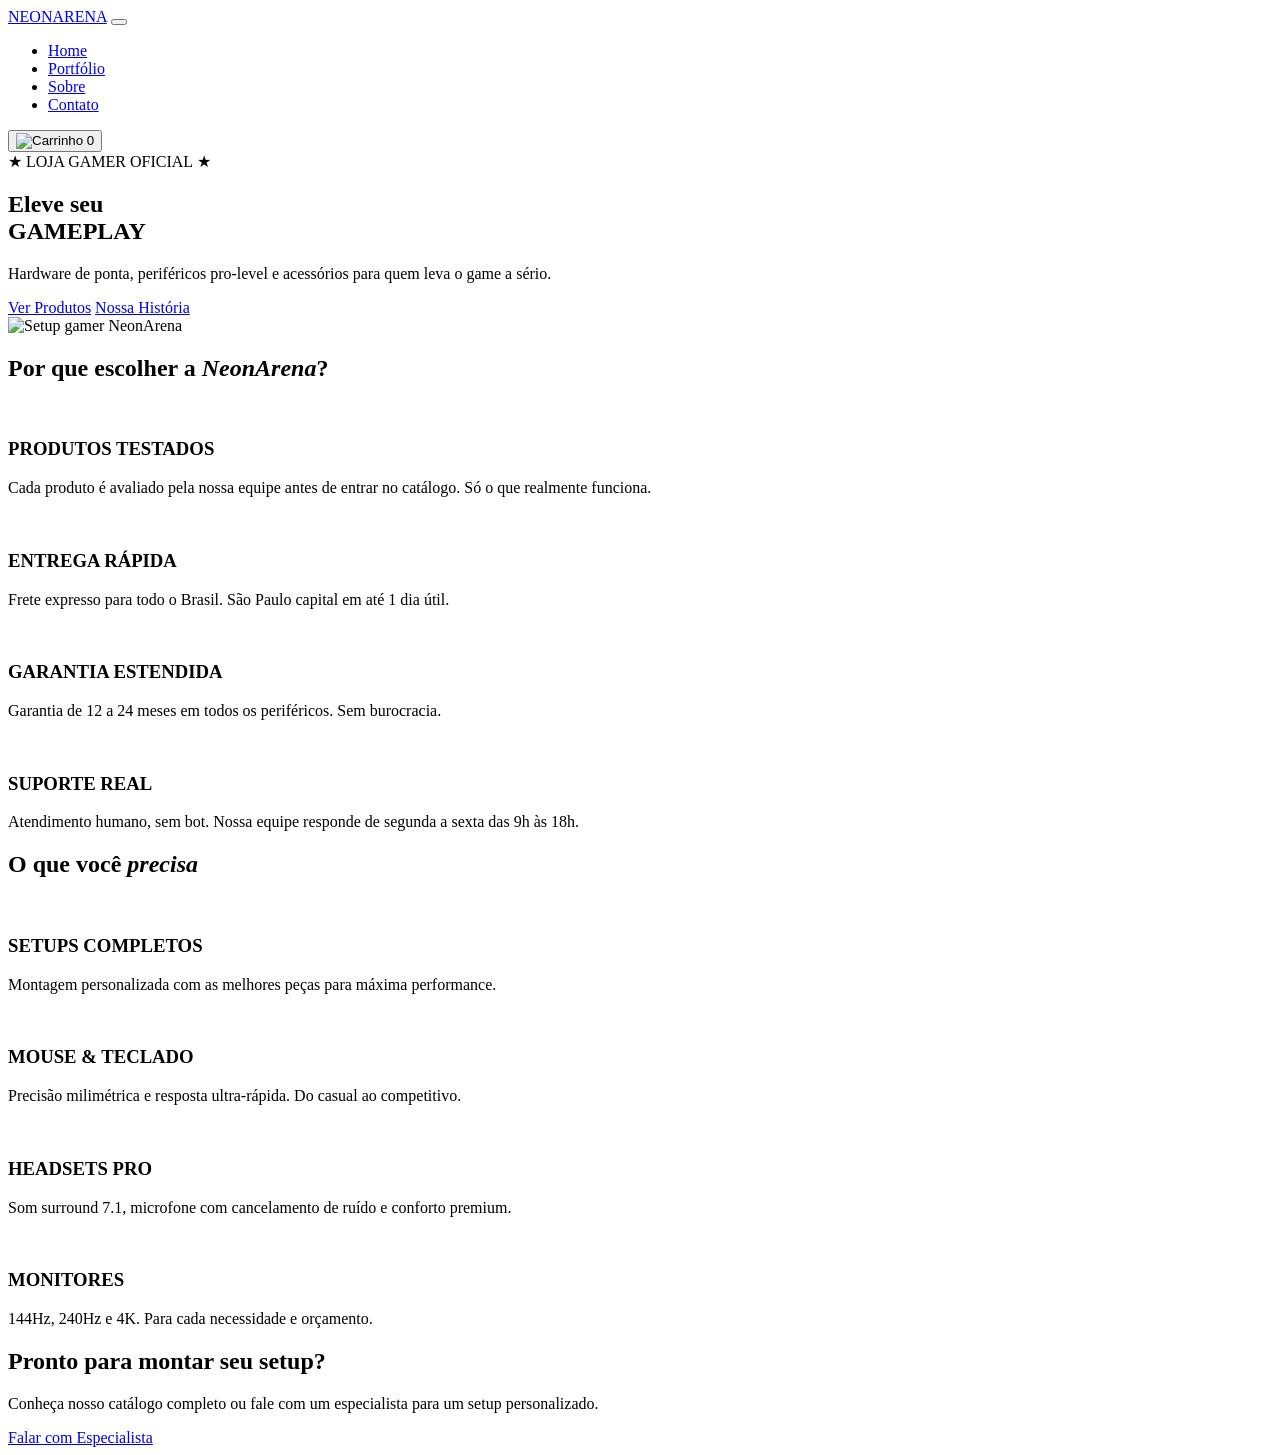
==== index.html @ c21cbfb6 "fix: move index.html para fora do src" ====
<!DOCTYPE html>
<html lang="pt-BR">
<head>
    <meta charset="UTF-8">
    <meta name="viewport" content="width=device-width, initial-scale=1.0">
    <link rel="stylesheet" href="./css/estilo.css">
    <title>NeonArena — Loja Gamer</title>
    <meta name="description" content="NeonArena — Hardware, periféricos e acessórios gamer. A loja dos jogadores brasileiros.">
</head>
<body>

    <header>
        <a href="./index.html" id="logo">NEON<span>ARENA</span></a>
        <button id="menu-hamburguer" aria-label="Abrir menu">
            <span></span>
            <span></span>
            <span></span>
        </button>
        <nav>
            <ul>
                <li><a href="./index.html">Home</a></li>
                <li><a href="../pages/portifolio.html">Portfólio</a></li>
                <li><a href="../pages/sobre.html">Sobre</a></li>
                <li><a href="../pages/contato.html">Contato</a></li>
            </ul>
        </nav>
        <button id="carrinho-btn" aria-label="Abrir carrinho">
            <img src="./assets/shopping-cart.svg" alt="Carrinho" class="icon-btn"> <span id="carrinho-count">0</span>
        </button>
    </header>

    <section id="hero">
        <div class="hero-content">
            <div class="hero-badge">★ LOJA GAMER OFICIAL ★</div>
            <h1>Eleve seu<br><span class="hero-destaque">GAMEPLAY</span></h1>
            <p>Hardware de ponta, periféricos pro-level e acessórios para quem leva o game a sério.</p>
            <div class="hero-botoes">
                <a href="../pages/portifolio.html" class="btn-hero-primary">Ver Produtos</a>
                <a href="../pages/sobre.html" class="btn-hero-secondary">Nossa História</a>
            </div>
        </div>
        <div class="hero-img">
            <img src="./assets/hero-setup.svg" alt="Setup gamer NeonArena"/>
        </div>
    </section>

    <main>
        <div id="container">

            <section class="features-section">
                <h2 class="titulo-secao">Por que escolher a <em>NeonArena</em>?</h2>
                <div class="titulo-linha"></div>
                <div class="features-grid">
                    <div class="feature-card">
                        <img src="./assets/target.svg" alt="" class="feature-icon-img">
                        <h3>PRODUTOS TESTADOS</h3>
                        <p>Cada produto é avaliado pela nossa equipe antes de entrar no catálogo. Só o que realmente funciona.</p>
                    </div>
                    <div class="feature-card">
                        <img src="./assets/rgb.svg" alt="" class="feature-icon-img">
                        <h3>ENTREGA RÁPIDA</h3>
                        <p>Frete expresso para todo o Brasil. São Paulo capital em até 1 dia útil.</p>
                    </div>
                    <div class="feature-card">
                        <img src="./assets/shopping-cart.svg" alt="" class="feature-icon-img">
                        <h3>GARANTIA ESTENDIDA</h3>
                        <p>Garantia de 12 a 24 meses em todos os periféricos. Sem burocracia.</p>
                    </div>
                    <div class="feature-card">
                        <img src="./assets/message-circle.svg" alt="" class="feature-icon-img">
                        <h3>SUPORTE REAL</h3>
                        <p>Atendimento humano, sem bot. Nossa equipe responde de segunda a sexta das 9h às 18h.</p>
                    </div>
                </div>
            </section>

            <section class="features-section">
                <h2 class="titulo-secao">O que você <em>precisa</em></h2>
                <div class="titulo-linha"></div>
                <div class="features-grid">
                    <div class="feature-card">
                        <img src="./assets/monitor.svg" alt="" class="feature-icon-img">
                        <h3>SETUPS COMPLETOS</h3>
                        <p>Montagem personalizada com as melhores peças para máxima performance.</p>
                    </div>
                    <div class="feature-card">
                        <img src="./assets/mouse.svg" alt="" class="feature-icon-img">
                        <h3>MOUSE & TECLADO</h3>
                        <p>Precisão milimétrica e resposta ultra-rápida. Do casual ao competitivo.</p>
                    </div>
                    <div class="feature-card">
                        <img src="./assets/headset.svg" alt="" class="feature-icon-img">
                        <h3>HEADSETS PRO</h3>
                        <p>Som surround 7.1, microfone com cancelamento de ruído e conforto premium.</p>
                    </div>
                    <div class="feature-card">
                        <img src="./assets/monitor.svg" alt="" class="feature-icon-img">
                        <h3>MONITORES</h3>
                        <p>144Hz, 240Hz e 4K. Para cada necessidade e orçamento.</p>
                    </div>
                </div>
            </section>

            <section class="cta-section">
                <h2>Pronto para montar seu setup?</h2>
                <p>Conheça nosso catálogo completo ou fale com um especialista para um setup personalizado.</p>
                <a href="../pages/contato.html" class="btn-cta">Falar com Especialista</a>
            </section>

        </div>
    </main>

    <footer></footer>

    <script src="./js/script.js"></script>
</body>
</html>
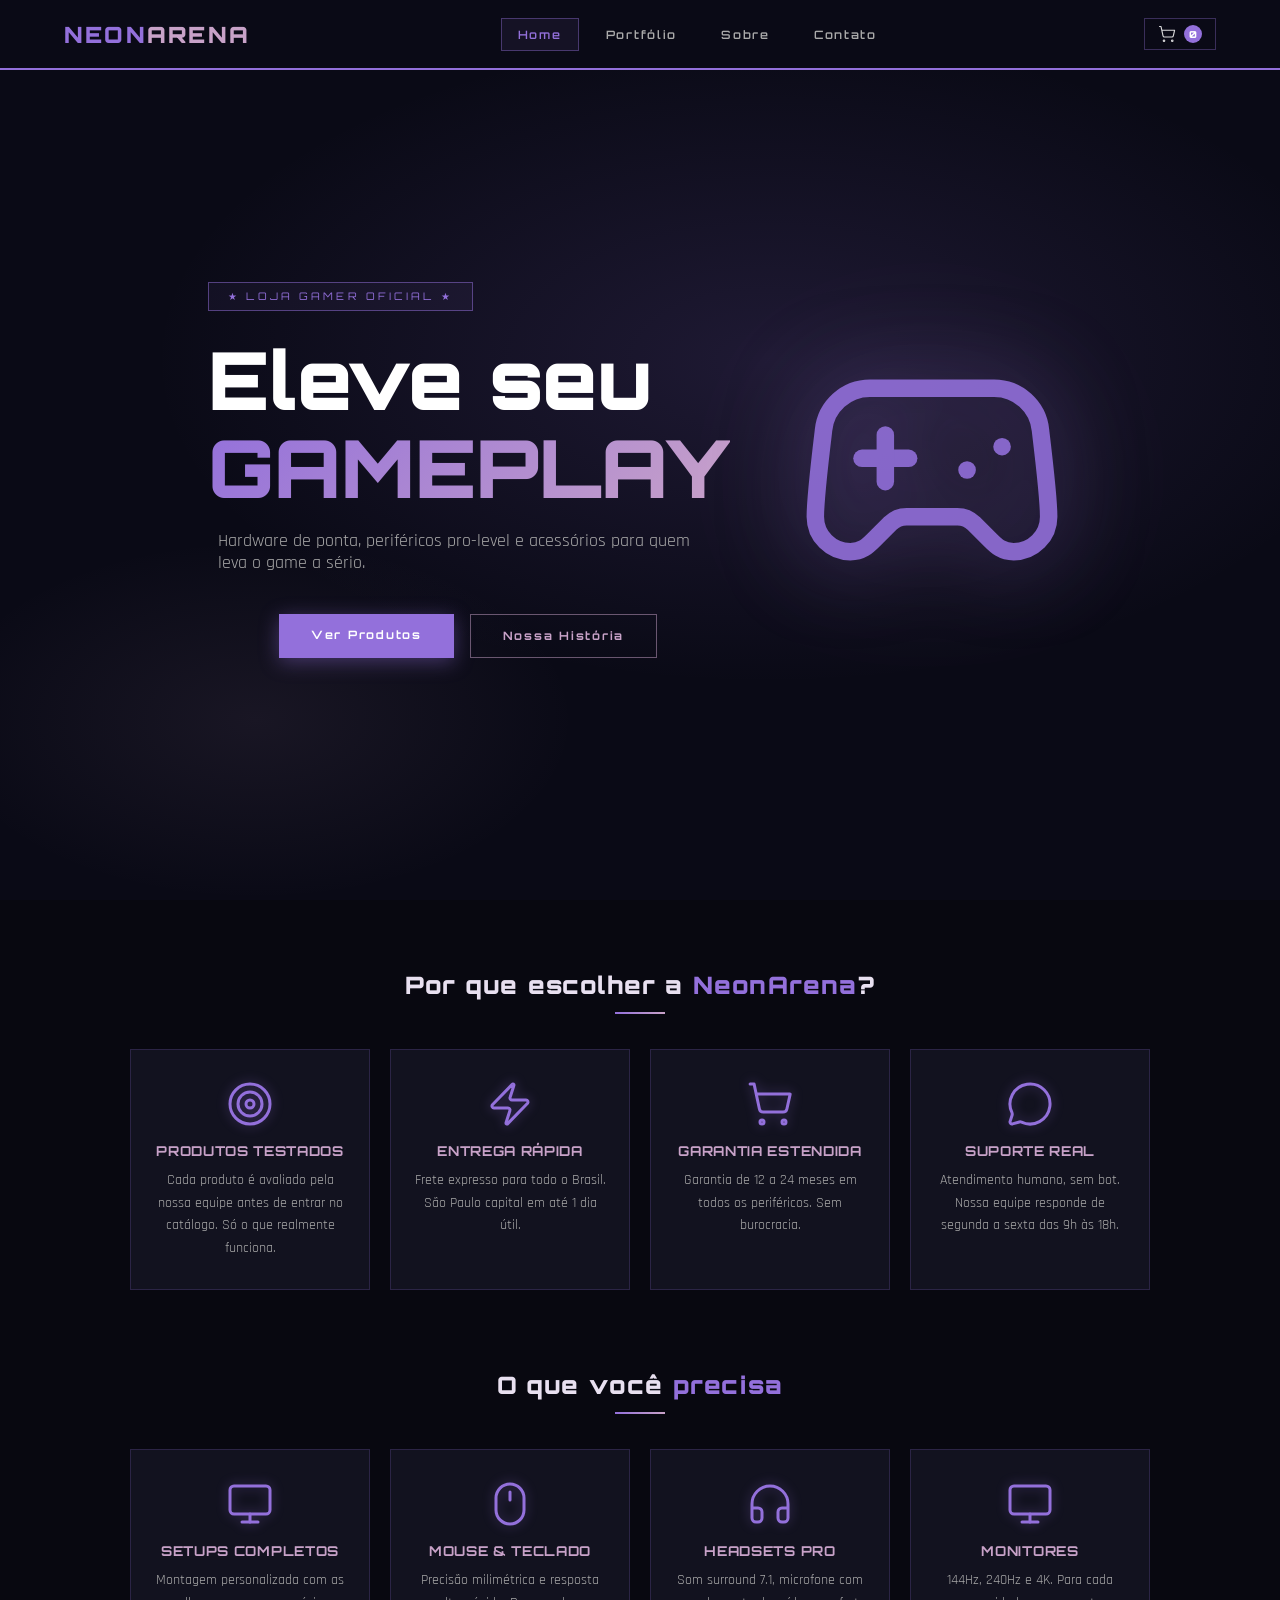
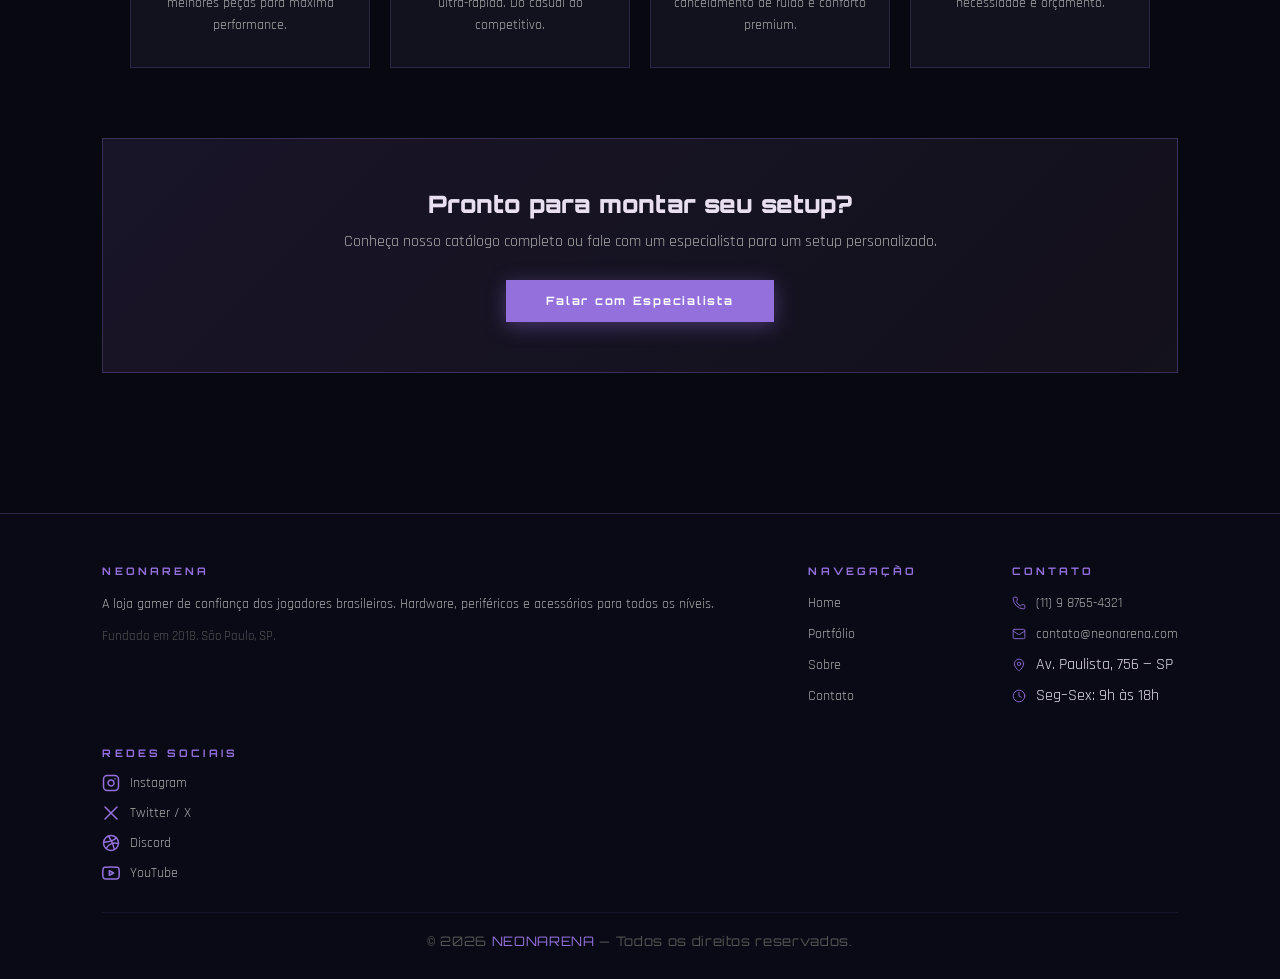
==== commit 9d714857: "feat: configura sobre.html" ====
--- a/index.html
+++ b/index.html
@@ -3,7 +3,7 @@
 <head>
     <meta charset="UTF-8">
     <meta name="viewport" content="width=device-width, initial-scale=1.0">
-    <link rel="stylesheet" href="./css/estilo.css">
+    <link rel="stylesheet" href="./src/css/estilo.css">
     <title>NeonArena — Loja Gamer</title>
     <meta name="description" content="NeonArena — Hardware, periféricos e acessórios gamer. A loja dos jogadores brasileiros.">
 </head>
@@ -19,13 +19,13 @@
         <nav>
             <ul>
                 <li><a href="./index.html">Home</a></li>
-                <li><a href="../pages/portifolio.html">Portfólio</a></li>
-                <li><a href="../pages/sobre.html">Sobre</a></li>
-                <li><a href="../pages/contato.html">Contato</a></li>
+                <li><a href="./pages/portifolio.html">Portfólio</a></li>
+                <li><a href="./pages/sobre.html">Sobre</a></li>
+                <li><a href="./pages/contato.html">Contato</a></li>
             </ul>
         </nav>
         <button id="carrinho-btn" aria-label="Abrir carrinho">
-            <img src="./assets/shopping-cart.svg" alt="Carrinho" class="icon-btn"> <span id="carrinho-count">0</span>
+            <img src="./src/assets/shopping-cart.svg" alt="Carrinho" class="icon-btn"> <span id="carrinho-count">0</span>
         </button>
     </header>
 
@@ -35,12 +35,12 @@
             <h1>Eleve seu<br><span class="hero-destaque">GAMEPLAY</span></h1>
             <p>Hardware de ponta, periféricos pro-level e acessórios para quem leva o game a sério.</p>
             <div class="hero-botoes">
-                <a href="../pages/portifolio.html" class="btn-hero-primary">Ver Produtos</a>
-                <a href="../pages/sobre.html" class="btn-hero-secondary">Nossa História</a>
+                <a href="./pages/portifolio.html" class="btn-hero-primary">Ver Produtos</a>
+                <a href="./pages/sobre.html" class="btn-hero-secondary">Nossa História</a>
             </div>
         </div>
         <div class="hero-img">
-            <img src="./assets/hero-setup.svg" alt="Setup gamer NeonArena"/>
+            <img src="./src/assets/hero-setup.svg" alt="Setup gamer NeonArena"/>
         </div>
     </section>
 
@@ -52,22 +52,22 @@
                 <div class="titulo-linha"></div>
                 <div class="features-grid">
                     <div class="feature-card">
-                        <img src="./assets/target.svg" alt="" class="feature-icon-img">
+                        <img src="./src/assets/target.svg" alt="" class="feature-icon-img">
                         <h3>PRODUTOS TESTADOS</h3>
                         <p>Cada produto é avaliado pela nossa equipe antes de entrar no catálogo. Só o que realmente funciona.</p>
                     </div>
                     <div class="feature-card">
-                        <img src="./assets/rgb.svg" alt="" class="feature-icon-img">
+                        <img src="./src/assets/rgb.svg" alt="" class="feature-icon-img">
                         <h3>ENTREGA RÁPIDA</h3>
                         <p>Frete expresso para todo o Brasil. São Paulo capital em até 1 dia útil.</p>
                     </div>
                     <div class="feature-card">
-                        <img src="./assets/shopping-cart.svg" alt="" class="feature-icon-img">
+                        <img src="./src/assets/shopping-cart.svg" alt="" class="feature-icon-img">
                         <h3>GARANTIA ESTENDIDA</h3>
                         <p>Garantia de 12 a 24 meses em todos os periféricos. Sem burocracia.</p>
                     </div>
                     <div class="feature-card">
-                        <img src="./assets/message-circle.svg" alt="" class="feature-icon-img">
+                        <img src="./src/assets/message-circle.svg" alt="" class="feature-icon-img">
                         <h3>SUPORTE REAL</h3>
                         <p>Atendimento humano, sem bot. Nossa equipe responde de segunda a sexta das 9h às 18h.</p>
                     </div>
@@ -79,22 +79,22 @@
                 <div class="titulo-linha"></div>
                 <div class="features-grid">
                     <div class="feature-card">
-                        <img src="./assets/monitor.svg" alt="" class="feature-icon-img">
+                        <img src="./src/assets/monitor.svg" alt="" class="feature-icon-img">
                         <h3>SETUPS COMPLETOS</h3>
                         <p>Montagem personalizada com as melhores peças para máxima performance.</p>
                     </div>
                     <div class="feature-card">
-                        <img src="./assets/mouse.svg" alt="" class="feature-icon-img">
+                        <img src="./src/assets/mouse.svg" alt="" class="feature-icon-img">
                         <h3>MOUSE & TECLADO</h3>
                         <p>Precisão milimétrica e resposta ultra-rápida. Do casual ao competitivo.</p>
                     </div>
                     <div class="feature-card">
-                        <img src="./assets/headset.svg" alt="" class="feature-icon-img">
+                        <img src="./src/assets/headset.svg" alt="" class="feature-icon-img">
                         <h3>HEADSETS PRO</h3>
                         <p>Som surround 7.1, microfone com cancelamento de ruído e conforto premium.</p>
                     </div>
                     <div class="feature-card">
-                        <img src="./assets/monitor.svg" alt="" class="feature-icon-img">
+                        <img src="./src/assets/monitor.svg" alt="" class="feature-icon-img">
                         <h3>MONITORES</h3>
                         <p>144Hz, 240Hz e 4K. Para cada necessidade e orçamento.</p>
                     </div>
@@ -104,7 +104,7 @@
             <section class="cta-section">
                 <h2>Pronto para montar seu setup?</h2>
                 <p>Conheça nosso catálogo completo ou fale com um especialista para um setup personalizado.</p>
-                <a href="../pages/contato.html" class="btn-cta">Falar com Especialista</a>
+                <a href="./pages/contato.html" class="btn-cta">Falar com Especialista</a>
             </section>
 
         </div>
@@ -112,6 +112,6 @@
 
     <footer></footer>
 
-    <script src="./js/script.js"></script>
+    <script src="./src/js/script.js"></script>
 </body>
 </html>
--- a/src/css/estilo.css
+++ b/src/css/estilo.css
@@ -0,0 +1,1400 @@
+@import url('https://fonts.googleapis.com/css2?family=Orbitron:wght@400;600;700;900&family=Rajdhani:wght@300;400;500;600;700&display=swap');
+
+:root {
+    --color1: #9370DB;
+    --color2: #C8A2C8;
+    --color3: #9583B6;
+    --color4: #D8D1CD;
+    --color5: #e8e0f0;
+    --colorBackground: #080810;
+    --colorBackgroundAlt: #12121f;
+    --fontFamily: 'Rajdhani', sans-serif;
+    --fontTitle: 'Orbitron', monospace;
+}
+
+* {
+    margin: 0;
+    padding: 0;
+    box-sizing: border-box;
+}
+
+body {
+    background: var(--colorBackground);
+    font-family: var(--fontFamily);
+    color: var(--color5);
+}
+
+/* ── HEADER ── */
+header {
+    background: #0a0a16;
+    padding: 0 5%;
+    height: 70px;
+    display: flex;
+    justify-content: space-between;
+    align-items: center;
+    border-bottom: 2px solid var(--color1);
+    position: fixed;
+    top: 0;
+    width: 100%;
+    z-index: 1000;
+}
+
+header #logo {
+    font-family: var(--fontTitle);
+    font-size: 1.4rem;
+    font-weight: 900;
+    color: var(--color1);
+    text-decoration: none;
+    letter-spacing: 0.1em;
+}
+
+header #logo span {
+    color: var(--color2);
+}
+
+header nav ul {
+    list-style: none;
+    display: flex;
+    gap: 10px;
+}
+
+header nav ul li a {
+    text-decoration: none;
+    color: #aaaaaa;
+    font-family: var(--fontTitle);
+    font-size: 0.72rem;
+    font-weight: 600;
+    letter-spacing: 0.15em;
+    padding: 0.5rem 1rem;
+    border: 1px solid transparent;
+    transition: all 0.3s;
+}
+
+header nav ul li a:hover,
+header nav ul li a.active {
+    color: var(--color1);
+    border-color: rgba(147,112,219,0.4);
+    background: rgba(147,112,219,0.08);
+}
+
+/* Hamburger */
+#menu-hamburguer {
+    display: none;
+    flex-direction: column;
+    gap: 5px;
+    cursor: pointer;
+    background: none;
+    border: none;
+    padding: 0.5rem;
+}
+
+#menu-hamburguer span {
+    display: block;
+    width: 25px;
+    height: 2px;
+    background: var(--color1);
+    transition: all 0.3s;
+}
+
+#menu-hamburguer.open span:nth-child(1) { transform: rotate(45deg) translate(5px, 5px); }
+#menu-hamburguer.open span:nth-child(2) { opacity: 0; }
+#menu-hamburguer.open span:nth-child(3) { transform: rotate(-45deg) translate(5px, -5px); }
+
+/* ── HERO ── */
+#hero {
+    background:
+        radial-gradient(ellipse 80% 60% at 60% 40%, rgba(147,112,219,0.15), transparent 60%),
+        radial-gradient(ellipse 50% 40% at 20% 80%, rgba(200,162,200,0.08), transparent 50%),
+        #0a0a16;
+    min-height: 100vh;
+    display: flex;
+    align-items: center;
+    justify-content: center;
+    gap: 4rem;
+    padding: 100px 8% 60px;
+    flex-wrap: wrap;
+}
+
+.hero-img {
+    flex: 1;
+    min-width: 200px;
+    max-width: 280px;
+    display: flex;
+    align-items: center;
+    justify-content: center;
+}
+
+.hero-img img {
+    width: 100%;
+    height: auto;
+    display: block;
+    filter: drop-shadow(0 0 40px rgba(147,112,219,0.5)) drop-shadow(0 0 80px rgba(200,162,200,0.2));
+    opacity: 0.9;
+}
+
+.hero-content {
+    flex: 1;
+    min-width: 280px;
+    max-width: 520px;
+}
+
+.hero-badge {
+    display: inline-block;
+    font-family: var(--fontTitle);
+    font-size: 0.65rem;
+    letter-spacing: 0.3em;
+    color: var(--color1);
+    border: 1px solid rgba(147,112,219,0.5);
+    padding: 0.4rem 1.2rem;
+    margin-bottom: 1.5rem;
+    background: rgba(147,112,219,0.06);
+}
+
+.hero-content h1 {
+    font-family: var(--fontTitle);
+    font-size: clamp(2.5rem, 7vw, 5rem);
+    font-weight: 900;
+    color: white;
+    margin-bottom: 1.2rem;
+    line-height: 1.1;
+}
+
+.hero-destaque {
+    background: linear-gradient(135deg, var(--color1), var(--color2));
+    -webkit-background-clip: text;
+    -webkit-text-fill-color: transparent;
+    background-clip: text;
+}
+
+.hero-content p {
+    font-size: 1.1rem;
+    color: #aaaaaa;
+    margin-bottom: 2.5rem;
+    max-width: 500px;
+    margin-left: auto;
+    margin-right: auto;
+}
+
+.hero-botoes {
+    display: flex;
+    gap: 1rem;
+    justify-content: center;
+    flex-wrap: wrap;
+}
+
+.btn-hero-primary {
+    background: var(--color1);
+    color: #fff;
+    padding: 0.85rem 2rem;
+    text-decoration: none;
+    font-family: var(--fontTitle);
+    font-size: 0.72rem;
+    font-weight: 700;
+    letter-spacing: 0.15em;
+    transition: all 0.3s;
+    box-shadow: 0 4px 20px rgba(147,112,219,0.4);
+}
+
+.btn-hero-primary:hover {
+    background: #7a4fcf;
+    box-shadow: 0 6px 30px rgba(147,112,219,0.6);
+    transform: translateY(-2px);
+}
+
+.btn-hero-secondary {
+    background: transparent;
+    color: var(--color2);
+    padding: 0.85rem 2rem;
+    text-decoration: none;
+    font-family: var(--fontTitle);
+    font-size: 0.72rem;
+    font-weight: 700;
+    letter-spacing: 0.15em;
+    border: 1px solid rgba(200,162,200,0.5);
+    transition: all 0.3s;
+}
+
+.btn-hero-secondary:hover {
+    background: rgba(200,162,200,0.1);
+    border-color: var(--color2);
+    transform: translateY(-2px);
+}
+
+/* ── CONTAINER ── */
+#container {
+    padding: 60px 8%;
+}
+
+/* ── TÍTULOS ── */
+.titulo-secao {
+    font-family: var(--fontTitle);
+    font-size: 1.5rem;
+    font-weight: 900;
+    color: var(--color5);
+    text-align: center;
+    margin-bottom: 10px;
+    letter-spacing: 0.05em;
+}
+
+.titulo-secao em {
+    font-style: normal;
+    color: var(--color1);
+}
+
+.subtitulo-secao {
+    text-align: center;
+    color: #aaaaaa;
+    font-size: 0.95rem;
+    margin-bottom: 35px;
+}
+
+.titulo-linha {
+    width: 50px;
+    height: 2px;
+    background: linear-gradient(90deg, var(--color1), var(--color2));
+    margin: 12px auto 35px;
+}
+
+/* ── FEATURE CARDS (home) ── */
+.features-section {
+    margin-bottom: 70px;
+    padding-top: 10px;
+}
+
+.features-grid {
+    display: flex;
+    flex-wrap: wrap;
+    gap: 20px;
+    justify-content: center;
+    margin-top: 10px;
+}
+
+.feature-card {
+    background: var(--colorBackgroundAlt);
+    border: 1px solid rgba(147,112,219,0.2);
+    padding: 30px 22px;
+    width: 240px;
+    text-align: center;
+    transition: all 0.3s;
+}
+
+.feature-card:hover {
+    border-color: var(--color1);
+    transform: translateY(-4px);
+    box-shadow: 0 8px 30px rgba(147,112,219,0.2);
+}
+
+.feature-icon {
+    font-size: 2.2rem;
+    display: block;
+    margin-bottom: 14px;
+}
+
+.feature-card h3 {
+    font-family: var(--fontTitle);
+    font-size: 0.85rem;
+    color: var(--color2);
+    margin-bottom: 10px;
+    letter-spacing: 0.05em;
+}
+
+.feature-card p {
+    color: #aaaaaa;
+    font-size: 0.88rem;
+    line-height: 1.6;
+}
+
+/* ── CTA SECTION ── */
+.cta-section {
+    background: linear-gradient(135deg, rgba(147,112,219,0.12), rgba(200,162,200,0.06));
+    border: 1px solid rgba(147,112,219,0.3);
+    padding: 50px 30px;
+    text-align: center;
+    margin-bottom: 10px;
+}
+
+.cta-section h2 {
+    font-family: var(--fontTitle);
+    font-size: 1.5rem;
+    font-weight: 900;
+    color: var(--color5);
+    margin-bottom: 12px;
+}
+
+.cta-section p {
+    color: #aaaaaa;
+    margin-bottom: 28px;
+    font-size: 1rem;
+}
+
+.btn-cta {
+    background: var(--color1);
+    color: #fff;
+    padding: 0.85rem 2.5rem;
+    text-decoration: none;
+    font-family: var(--fontTitle);
+    font-size: 0.72rem;
+    font-weight: 700;
+    letter-spacing: 0.15em;
+    display: inline-block;
+    transition: all 0.3s;
+    box-shadow: 0 4px 20px rgba(147,112,219,0.4);
+}
+
+.btn-cta:hover {
+    background: #7a4fcf;
+    transform: translateY(-2px);
+}
+
+/* ── PAGE HERO (páginas internas) ── */
+.page-hero {
+    padding: 130px 5% 50px;
+    text-align: center;
+    background:
+        radial-gradient(ellipse 70% 50% at 50% 0%, rgba(147,112,219,0.12), transparent 70%),
+        #0a0a16;
+    border-bottom: 1px solid rgba(147,112,219,0.2);
+    margin-bottom: 0;
+}
+
+.page-hero h1 {
+    font-family: var(--fontTitle);
+    font-size: clamp(1.8rem, 4vw, 3rem);
+    font-weight: 900;
+    margin-bottom: 10px;
+}
+
+.page-hero p {
+    color: #aaaaaa;
+    font-size: 1rem;
+}
+
+/* ── SERVIÇOS / PRODUTOS (portfólio) ── */
+.servicos-grid {
+    display: flex;
+    flex-wrap: wrap;
+    gap: 20px;
+    justify-content: center;
+    margin-top: 10px;
+    margin-bottom: 20px;
+}
+
+.servico-card {
+    background: var(--colorBackgroundAlt);
+    border: 1px solid rgba(147,112,219,0.2);
+    padding: 28px 22px;
+    width: 270px;
+    text-align: center;
+    transition: all 0.3s;
+}
+
+.servico-card:hover {
+    border-color: var(--color1);
+    transform: translateY(-4px);
+    box-shadow: 0 8px 30px rgba(147,112,219,0.2);
+}
+
+.servico-icon {
+    font-size: 2.2rem;
+    display: block;
+    margin-bottom: 12px;
+}
+
+.servico-img {
+    width: 80px;
+    height: 80px;
+    object-fit: contain;
+    display: block;
+    margin: 0 auto 16px;
+    filter: drop-shadow(0 0 8px rgba(147,112,219,0.4));
+    transition: filter 0.3s, transform 0.3s;
+}
+
+.servico-card:hover .servico-img {
+    filter: drop-shadow(0 0 18px rgba(200,162,200,0.7));
+    transform: scale(1.08);
+}
+
+.servico-card h3 {
+    font-family: var(--fontTitle);
+    font-size: 0.85rem;
+    color: var(--color2);
+    margin-bottom: 10px;
+    letter-spacing: 0.05em;
+}
+
+.servico-card p {
+    color: #aaaaaa;
+    font-size: 0.88rem;
+    line-height: 1.5;
+    margin-bottom: 14px;
+}
+
+.servico-preco {
+    display: inline-block;
+    background: rgba(147,112,219,0.2);
+    color: var(--color2);
+    padding: 4px 14px;
+    font-family: var(--fontTitle);
+    font-size: 0.72rem;
+    letter-spacing: 0.05em;
+    border: 1px solid rgba(147,112,219,0.3);
+}
+
+/* ── TABELA PROMOÇÕES ── */
+.precos-section {
+    margin-top: 60px;
+    padding-top: 40px;
+    border-top: 1px solid rgba(147,112,219,0.2);
+}
+
+.precos-grid {
+    display: flex;
+    gap: 20px;
+    justify-content: center;
+    flex-wrap: wrap;
+}
+
+.plano-card {
+    background: var(--colorBackgroundAlt);
+    border: 1px solid rgba(147,112,219,0.25);
+    padding: 30px 22px;
+    width: 250px;
+    text-align: center;
+    position: relative;
+    transition: all 0.3s;
+}
+
+.plano-card:hover {
+    transform: translateY(-5px);
+    border-color: var(--color1);
+}
+
+.plano-card.plano-destaque {
+    border-color: var(--color1);
+    background: #1a1030;
+}
+
+.plano-popular {
+    position: absolute;
+    top: -13px;
+    left: 50%;
+    transform: translateX(-50%);
+    background: var(--color1);
+    color: #fff;
+    font-family: var(--fontTitle);
+    font-size: 0.6rem;
+    font-weight: 700;
+    letter-spacing: 0.1em;
+    padding: 4px 14px;
+    white-space: nowrap;
+}
+
+.plano-header {
+    margin-bottom: 20px;
+}
+
+.plano-icon {
+    font-size: 2rem;
+    display: block;
+    margin-bottom: 10px;
+}
+
+.plano-header h3 {
+    font-family: var(--fontTitle);
+    font-size: 0.85rem;
+    color: var(--color2);
+    margin-bottom: 5px;
+    letter-spacing: 0.05em;
+}
+
+.plano-header p {
+    color: #aaaaaa;
+    font-size: 0.82rem;
+}
+
+.plano-preco {
+    display: flex;
+    justify-content: center;
+    align-items: flex-end;
+    gap: 4px;
+    margin-bottom: 22px;
+}
+
+.preco-moeda {
+    font-size: 0.9rem;
+    color: var(--color3);
+    font-weight: bold;
+    padding-bottom: 8px;
+    font-family: var(--fontTitle);
+}
+
+.preco-valor {
+    font-size: 2.8rem;
+    color: var(--color2);
+    font-weight: bold;
+    line-height: 1;
+    font-family: var(--fontTitle);
+}
+
+.preco-periodo {
+    font-size: 0.8rem;
+    color: #aaaaaa;
+    padding-bottom: 8px;
+}
+
+.btn-plano {
+    width: 100%;
+    padding: 11px;
+    background: transparent;
+    border: 1px solid var(--color1);
+    color: var(--color1);
+    font-family: var(--fontTitle);
+    font-size: 0.72rem;
+    font-weight: 700;
+    letter-spacing: 0.1em;
+    cursor: pointer;
+    transition: all 0.3s;
+}
+
+.btn-plano:hover {
+    background: var(--color1);
+    color: #fff;
+}
+
+.btn-plano-destaque {
+    background: var(--color1);
+    color: #fff;
+    border-color: var(--color1);
+}
+
+.btn-plano-destaque:hover {
+    background: #7a4fcf;
+    border-color: #7a4fcf;
+}
+
+/* ── STATS (sobre) ── */
+.stats-section {
+    margin-bottom: 50px;
+    padding-bottom: 40px;
+    border-bottom: 1px solid rgba(147,112,219,0.2);
+}
+
+.stats-grid {
+    display: flex;
+    gap: 0;
+    justify-content: center;
+    flex-wrap: wrap;
+    border: 1px solid rgba(147,112,219,0.2);
+    max-width: 800px;
+    margin: 0 auto;
+}
+
+.stat-card {
+    background: var(--colorBackgroundAlt);
+    padding: 28px 35px;
+    text-align: center;
+    min-width: 160px;
+    flex: 1;
+    border-right: 1px solid rgba(147,112,219,0.15);
+}
+
+.stat-card:last-child {
+    border-right: none;
+}
+
+.stat-numero {
+    font-family: var(--fontTitle);
+    font-size: 2.2rem;
+    font-weight: 900;
+    background: linear-gradient(135deg, var(--color1), var(--color2));
+    -webkit-background-clip: text;
+    -webkit-text-fill-color: transparent;
+    background-clip: text;
+    display: block;
+    margin-bottom: 6px;
+}
+
+.stat-label {
+    font-size: 0.8rem;
+    color: #aaaaaa;
+    letter-spacing: 0.1em;
+    font-weight: 500;
+}
+
+/* ── SOBRE TEXTO ── */
+.sobre-section {
+    margin-bottom: 50px;
+}
+
+.sobre-texto {
+    max-width: 800px;
+    margin: 25px auto 0;
+}
+
+.sobre-texto p {
+    color: #cccccc;
+    font-size: 0.95rem;
+    line-height: 1.8;
+    margin-bottom: 16px;
+}
+
+.sobre-destaque {
+    border-left: 3px solid var(--color1);
+    padding-left: 1rem;
+    font-style: italic;
+    color: var(--color2) !important;
+    font-size: 1.05rem !important;
+    margin: 1.5rem 0 !important;
+}
+
+/* ── VALORES ── */
+.valores-section {
+    margin-bottom: 30px;
+}
+
+.valores-grid {
+    display: flex;
+    gap: 20px;
+    justify-content: center;
+    flex-wrap: wrap;
+    margin-top: 30px;
+}
+
+.valor-card-novo {
+    background: var(--colorBackgroundAlt);
+    border: 1px solid rgba(147,112,219,0.2);
+    padding: 28px 22px;
+    width: 250px;
+    text-align: center;
+    transition: all 0.3s;
+}
+
+.valor-card-novo:hover {
+    border-color: var(--color1);
+    transform: translateY(-3px);
+}
+
+.valor-icon {
+    font-size: 2.2rem;
+    display: block;
+    margin-bottom: 12px;
+}
+
+.valor-card-novo h3 {
+    font-family: var(--fontTitle);
+    font-size: 0.85rem;
+    color: var(--color2);
+    margin-bottom: 10px;
+    letter-spacing: 0.05em;
+}
+
+.valor-card-novo p {
+    color: #aaaaaa;
+    font-size: 0.88rem;
+    line-height: 1.5;
+}
+
+/* ── CONTATO ── */
+.contato-grid {
+    display: flex;
+    gap: 30px;
+    flex-wrap: wrap;
+    justify-content: center;
+}
+
+.contato-info {
+    background: var(--colorBackgroundAlt);
+    border: 1px solid rgba(147,112,219,0.2);
+    padding: 30px;
+    flex: 1;
+    min-width: 260px;
+    max-width: 360px;
+}
+
+.contato-info h3,
+.contato-form-container h3 {
+    font-family: var(--fontTitle);
+    font-size: 0.9rem;
+    color: var(--color2);
+    margin-bottom: 22px;
+    letter-spacing: 0.1em;
+}
+
+.info-item {
+    display: flex;
+    gap: 12px;
+    margin-bottom: 22px;
+}
+
+.info-icon {
+    font-size: 1.3rem;
+    flex-shrink: 0;
+}
+
+.info-item h4 {
+    font-family: var(--fontTitle);
+    font-size: 0.65rem;
+    color: var(--color3);
+    letter-spacing: 0.2em;
+    margin-bottom: 4px;
+}
+
+.info-item p {
+    color: #cccccc;
+    font-size: 0.88rem;
+    line-height: 1.6;
+}
+
+.contato-form-container {
+    background: var(--colorBackgroundAlt);
+    border: 1px solid rgba(147,112,219,0.2);
+    padding: 30px;
+    flex: 1;
+    min-width: 260px;
+    max-width: 460px;
+}
+
+.form-group {
+    margin-bottom: 16px;
+}
+
+.form-group label {
+    display: block;
+    font-family: var(--fontTitle);
+    font-size: 0.65rem;
+    letter-spacing: 0.2em;
+    color: var(--color3);
+    font-weight: bold;
+    margin-bottom: 6px;
+}
+
+.form-group input,
+.form-group textarea {
+    width: 100%;
+    background: rgba(147,112,219,0.05);
+    border: 1px solid rgba(147,112,219,0.25);
+    color: var(--color5);
+    font-family: var(--fontFamily);
+    font-size: 0.95rem;
+    padding: 10px 12px;
+    outline: none;
+    transition: all 0.3s;
+}
+
+.form-group input:focus,
+.form-group textarea:focus {
+    border-color: var(--color1);
+    background: rgba(147,112,219,0.1);
+}
+
+.form-group textarea {
+    resize: vertical;
+    min-height: 120px;
+}
+
+.form-group input::placeholder,
+.form-group textarea::placeholder {
+    color: rgba(154,144,176,0.5);
+}
+
+.btn-enviar {
+    width: 100%;
+    padding: 12px;
+    background: var(--color1);
+    color: #fff;
+    border: none;
+    font-family: var(--fontTitle);
+    font-size: 0.8rem;
+    font-weight: 700;
+    letter-spacing: 0.15em;
+    cursor: pointer;
+    transition: all 0.3s;
+}
+
+.btn-enviar:hover {
+    background: #7a4fcf;
+}
+
+.mensagem-sucesso {
+    display: none;
+    margin-top: 20px;
+    padding: 14px;
+    background: rgba(147,112,219,0.08);
+    border: 1px solid var(--color1);
+    color: var(--color2);
+    text-align: center;
+    font-family: var(--fontTitle);
+    font-size: 0.8rem;
+    letter-spacing: 0.1em;
+}
+
+/* ── FOOTER ── */
+footer {
+    background: #0a0a16;
+    border-top: 1px solid rgba(147,112,219,0.25);
+    margin-top: 70px;
+    padding: 50px 8% 30px;
+}
+
+.footer-grid {
+    display: flex;
+    flex-wrap: wrap;
+    gap: 40px;
+    margin-bottom: 30px;
+    justify-content: space-between;
+}
+
+.footer-coluna h4 {
+    font-family: var(--fontTitle);
+    font-size: 0.65rem;
+    letter-spacing: 0.3em;
+    color: var(--color1);
+    margin-bottom: 14px;
+}
+
+.footer-coluna p {
+    color: #aaaaaa;
+    font-size: 0.9rem;
+    line-height: 1.7;
+}
+
+.footer-coluna ul {
+    list-style: none;
+    display: flex;
+    flex-direction: column;
+    gap: 10px;
+}
+
+.footer-coluna ul li a {
+    color: #aaaaaa;
+    text-decoration: none;
+    font-size: 0.9rem;
+    transition: color 0.2s;
+}
+
+.footer-coluna ul li a:hover {
+    color: var(--color2);
+}
+
+.footer-redes {
+    display: flex;
+    flex-direction: column;
+    gap: 12px;
+}
+
+.footer-redes a {
+    display: flex;
+    align-items: center;
+    gap: 10px;
+    color: #aaaaaa;
+    text-decoration: none;
+    font-size: 0.9rem;
+    transition: color 0.2s;
+}
+
+.footer-redes a:hover {
+    color: var(--color2);
+}
+
+.footer-redes a svg {
+    color: var(--color1);
+}
+
+.footer-copy {
+    text-align: center;
+    color: #555;
+    font-size: 0.82rem;
+    border-top: 1px solid rgba(147,112,219,0.1);
+    padding-top: 20px;
+    font-family: var(--fontTitle);
+    letter-spacing: 0.05em;
+}
+
+.footer-copy span {
+    color: var(--color1);
+}
+
+/* ── RESPONSIVE ── */
+@media (max-width: 768px) {
+    #menu-hamburguer { display: flex; }
+
+    header nav {
+        display: none;
+        position: fixed;
+        top: 70px;
+        left: 0;
+        right: 0;
+        background: rgba(10,10,22,0.97);
+        border-bottom: 1px solid rgba(147,112,219,0.2);
+        padding: 1rem 5%;
+    }
+
+    header nav.active { display: block; }
+
+    header nav ul {
+        flex-direction: column;
+        gap: 0;
+    }
+
+    header nav ul li a {
+        display: block;
+        padding: 1rem 0;
+        border-bottom: 1px solid rgba(147,112,219,0.1);
+        font-size: 0.85rem;
+    }
+
+    .stats-grid {
+        flex-direction: column;
+        border: none;
+    }
+
+    .stat-card {
+        border-right: none;
+        border-bottom: 1px solid rgba(147,112,219,0.15);
+    }
+
+    .stat-card:last-child { border-bottom: none; }
+
+    .footer-grid { flex-direction: column; gap: 25px; }
+    #container { padding: 40px 5%; }
+    .hero-img { display: none; }
+    #hero { text-align: center; }
+}
+
+/* Scrollbar */
+::-webkit-scrollbar { width: 5px; }
+::-webkit-scrollbar-track { background: var(--colorBackground); }
+::-webkit-scrollbar-thumb { background: var(--color3); }
+::-webkit-scrollbar-thumb:hover { background: var(--color1); }
+
+/* ── ÍCONES SVG ── */
+.icon-btn {
+    width: 18px;
+    height: 18px;
+    vertical-align: middle;
+    filter: brightness(0) invert(1);
+    opacity: 0.85;
+}
+
+#carrinho-btn:hover .icon-btn { opacity: 1; }
+
+.feature-icon-img {
+    width: 48px;
+    height: 48px;
+    display: block;
+    margin: 0 auto 14px;
+    filter: drop-shadow(0 0 6px rgba(147,112,219,0.4));
+    transition: filter 0.3s, transform 0.3s;
+}
+
+.feature-card:hover .feature-icon-img {
+    filter: drop-shadow(0 0 14px rgba(200,162,200,0.6));
+    transform: scale(1.1);
+}
+
+.valor-icon-img {
+    width: 48px;
+    height: 48px;
+    display: block;
+    margin: 0 auto 14px;
+    filter: drop-shadow(0 0 6px rgba(147,112,219,0.4));
+    transition: filter 0.3s, transform 0.3s;
+}
+
+.valor-card-novo:hover .valor-icon-img {
+    filter: drop-shadow(0 0 14px rgba(200,162,200,0.6));
+    transform: scale(1.1);
+}
+
+.plano-icon-img {
+    width: 52px;
+    height: 52px;
+    display: block;
+    margin: 0 auto 10px;
+    filter: drop-shadow(0 0 6px rgba(147,112,219,0.35));
+}
+
+.icon-inline {
+    width: 12px;
+    height: 12px;
+    vertical-align: middle;
+    margin-right: 4px;
+}
+
+.info-icon-img {
+    width: 22px;
+    height: 22px;
+    flex-shrink: 0;
+    margin-top: 2px;
+    filter: drop-shadow(0 0 4px rgba(147,112,219,0.3));
+}
+
+.icon-sucesso {
+    width: 32px;
+    height: 32px;
+    display: inline-block;
+    vertical-align: middle;
+    margin-right: 8px;
+    filter: drop-shadow(0 0 6px rgba(147,112,219,0.6));
+}
+
+/* ── CARRINHO ── */
+#carrinho-btn {
+    position: relative;
+    background: none;
+    border: 1px solid rgba(147,112,219,0.35);
+    color: var(--color5);
+    cursor: pointer;
+    padding: 0.4rem 0.8rem;
+    display: flex;
+    align-items: center;
+    gap: 0.5rem;
+    font-family: var(--fontTitle);
+    font-size: 0.7rem;
+    letter-spacing: 0.1em;
+    transition: all 0.3s;
+    white-space: nowrap;
+}
+
+#carrinho-btn:hover {
+    border-color: var(--color1);
+    background: rgba(147,112,219,0.1);
+    color: var(--color2);
+}
+
+#carrinho-count {
+    background: var(--color1);
+    color: #fff;
+    font-size: 0.6rem;
+    font-weight: 900;
+    min-width: 18px;
+    height: 18px;
+    border-radius: 50%;
+    display: flex;
+    align-items: center;
+    justify-content: center;
+    padding: 0 4px;
+    transition: transform 0.2s;
+}
+
+#carrinho-count.bump {
+    transform: scale(1.4);
+}
+
+/* Overlay */
+#carrinho-overlay {
+    display: none;
+    position: fixed;
+    inset: 0;
+    background: rgba(0,0,0,0.6);
+    z-index: 1998;
+    backdrop-filter: blur(3px);
+}
+
+#carrinho-overlay.aberto { display: block; }
+
+/* Painel lateral */
+#carrinho-painel {
+    position: fixed;
+    top: 0;
+    right: -420px;
+    width: 100%;
+    max-width: 400px;
+    height: 100vh;
+    background: #0f0f1e;
+    border-left: 1px solid rgba(147,112,219,0.3);
+    z-index: 1999;
+    display: flex;
+    flex-direction: column;
+    transition: right 0.35s cubic-bezier(0.4, 0, 0.2, 1);
+}
+
+#carrinho-painel.aberto { right: 0; }
+
+.carrinho-header {
+    padding: 1.5rem;
+    border-bottom: 1px solid rgba(147,112,219,0.2);
+    display: flex;
+    justify-content: space-between;
+    align-items: center;
+}
+
+.carrinho-header h3 {
+    font-family: var(--fontTitle);
+    font-size: 0.85rem;
+    letter-spacing: 0.2em;
+    color: var(--color2);
+}
+
+#carrinho-fechar {
+    background: none;
+    border: 1px solid rgba(147,112,219,0.3);
+    color: #aaa;
+    cursor: pointer;
+    width: 32px;
+    height: 32px;
+    font-size: 1.1rem;
+    display: flex;
+    align-items: center;
+    justify-content: center;
+    transition: all 0.2s;
+}
+
+#carrinho-fechar:hover {
+    border-color: var(--color1);
+    color: var(--color2);
+}
+
+/* Lista de itens */
+#carrinho-itens {
+    flex: 1;
+    overflow-y: auto;
+    padding: 1rem 1.5rem;
+}
+
+.carrinho-vazio {
+    text-align: center;
+    padding: 3rem 1rem;
+    color: #555;
+}
+
+.carrinho-vazio span {
+    font-size: 3rem;
+    display: block;
+    margin-bottom: 1rem;
+    opacity: 0.4;
+}
+
+.carrinho-vazio p {
+    font-family: var(--fontTitle);
+    font-size: 0.7rem;
+    letter-spacing: 0.2em;
+}
+
+.carrinho-item {
+    display: flex;
+    gap: 1rem;
+    align-items: center;
+    padding: 1rem 0;
+    border-bottom: 1px solid rgba(147,112,219,0.1);
+}
+
+.carrinho-item-icon {
+    font-size: 2rem;
+    min-width: 40px;
+    text-align: center;
+}
+
+.carrinho-item-info {
+    flex: 1;
+}
+
+.carrinho-item-info h4 {
+    font-family: var(--fontTitle);
+    font-size: 0.72rem;
+    color: var(--color5);
+    letter-spacing: 0.05em;
+    margin-bottom: 4px;
+}
+
+.carrinho-item-info .item-preco {
+    color: var(--color2);
+    font-family: var(--fontTitle);
+    font-size: 0.8rem;
+    font-weight: 700;
+}
+
+.carrinho-item-controles {
+    display: flex;
+    align-items: center;
+    gap: 0.5rem;
+}
+
+.item-qty-btn {
+    background: rgba(147,112,219,0.12);
+    border: 1px solid rgba(147,112,219,0.25);
+    color: var(--color5);
+    width: 26px;
+    height: 26px;
+    cursor: pointer;
+    font-size: 1rem;
+    display: flex;
+    align-items: center;
+    justify-content: center;
+    transition: all 0.2s;
+    font-family: var(--fontTitle);
+}
+
+.item-qty-btn:hover {
+    background: rgba(147,112,219,0.3);
+    border-color: var(--color1);
+}
+
+.item-qty {
+    font-family: var(--fontTitle);
+    font-size: 0.85rem;
+    color: var(--color5);
+    min-width: 20px;
+    text-align: center;
+}
+
+.item-remover {
+    background: none;
+    border: none;
+    color: #555;
+    cursor: pointer;
+    font-size: 1rem;
+    padding: 0.2rem;
+    transition: color 0.2s;
+    margin-left: 0.25rem;
+}
+
+.item-remover:hover { color: #db7a7a; }
+
+/* Rodapé do carrinho */
+.carrinho-footer {
+    padding: 1.5rem;
+    border-top: 1px solid rgba(147,112,219,0.2);
+    background: #0a0a16;
+}
+
+.carrinho-subtotal {
+    display: flex;
+    justify-content: space-between;
+    align-items: center;
+    margin-bottom: 1rem;
+}
+
+.carrinho-subtotal span:first-child {
+    font-family: var(--fontTitle);
+    font-size: 0.65rem;
+    letter-spacing: 0.2em;
+    color: #aaa;
+}
+
+.carrinho-subtotal .total-valor {
+    font-family: var(--fontTitle);
+    font-size: 1.3rem;
+    font-weight: 900;
+    color: var(--color2);
+}
+
+#btn-finalizar {
+    width: 100%;
+    padding: 0.9rem;
+    background: var(--color1);
+    color: #fff;
+    border: none;
+    font-family: var(--fontTitle);
+    font-size: 0.75rem;
+    font-weight: 700;
+    letter-spacing: 0.15em;
+    cursor: pointer;
+    transition: all 0.3s;
+    margin-bottom: 0.5rem;
+}
+
+#btn-finalizar:hover {
+    background: #7a4fcf;
+    transform: translateY(-1px);
+}
+
+#btn-limpar {
+    width: 100%;
+    padding: 0.6rem;
+    background: transparent;
+    color: #666;
+    border: 1px solid rgba(100,100,100,0.25);
+    font-family: var(--fontTitle);
+    font-size: 0.65rem;
+    letter-spacing: 0.15em;
+    cursor: pointer;
+    transition: all 0.2s;
+}
+
+#btn-limpar:hover {
+    color: #db7a7a;
+    border-color: rgba(219,122,122,0.3);
+}
+
+/* Obrigado */
+#carrinho-obrigado {
+    display: none;
+    flex-direction: column;
+    align-items: center;
+    justify-content: center;
+    flex: 1;
+    text-align: center;
+    padding: 2rem;
+}
+
+#carrinho-obrigado .obrigado-icon {
+    font-size: 4rem;
+    margin-bottom: 1.5rem;
+    animation: pop 0.4s ease;
+}
+
+@keyframes pop {
+    0% { transform: scale(0); }
+    70% { transform: scale(1.15); }
+    100% { transform: scale(1); }
+}
+
+#carrinho-obrigado h3 {
+    font-family: var(--fontTitle);
+    font-size: 1rem;
+    letter-spacing: 0.15em;
+    color: var(--color2);
+    margin-bottom: 0.75rem;
+}
+
+#carrinho-obrigado p {
+    color: #aaa;
+    font-size: 0.9rem;
+    line-height: 1.6;
+    margin-bottom: 2rem;
+}
+
+#btn-voltar-loja {
+    padding: 0.8rem 2rem;
+    background: transparent;
+    border: 1px solid var(--color1);
+    color: var(--color1);
+    font-family: var(--fontTitle);
+    font-size: 0.7rem;
+    letter-spacing: 0.15em;
+    cursor: pointer;
+    transition: all 0.3s;
+}
+
+#btn-voltar-loja:hover {
+    background: var(--color1);
+    color: #fff;
+}
+
+/* Botão adicionar nos cards */
+.btn-adicionar {
+    width: 100%;
+    margin-top: 10px;
+    padding: 0.6rem;
+    background: transparent;
+    border: 1px solid rgba(147,112,219,0.35);
+    color: var(--color3);
+    font-family: var(--fontTitle);
+    font-size: 0.65rem;
+    font-weight: 700;
+    letter-spacing: 0.12em;
+    cursor: pointer;
+    transition: all 0.3s;
+}
+
+.btn-adicionar:hover {
+    background: rgba(147,112,219,0.15);
+    border-color: var(--color1);
+    color: var(--color2);
+}
+
+@media (max-width: 480px) {
+    #carrinho-painel { max-width: 100%; }
+}
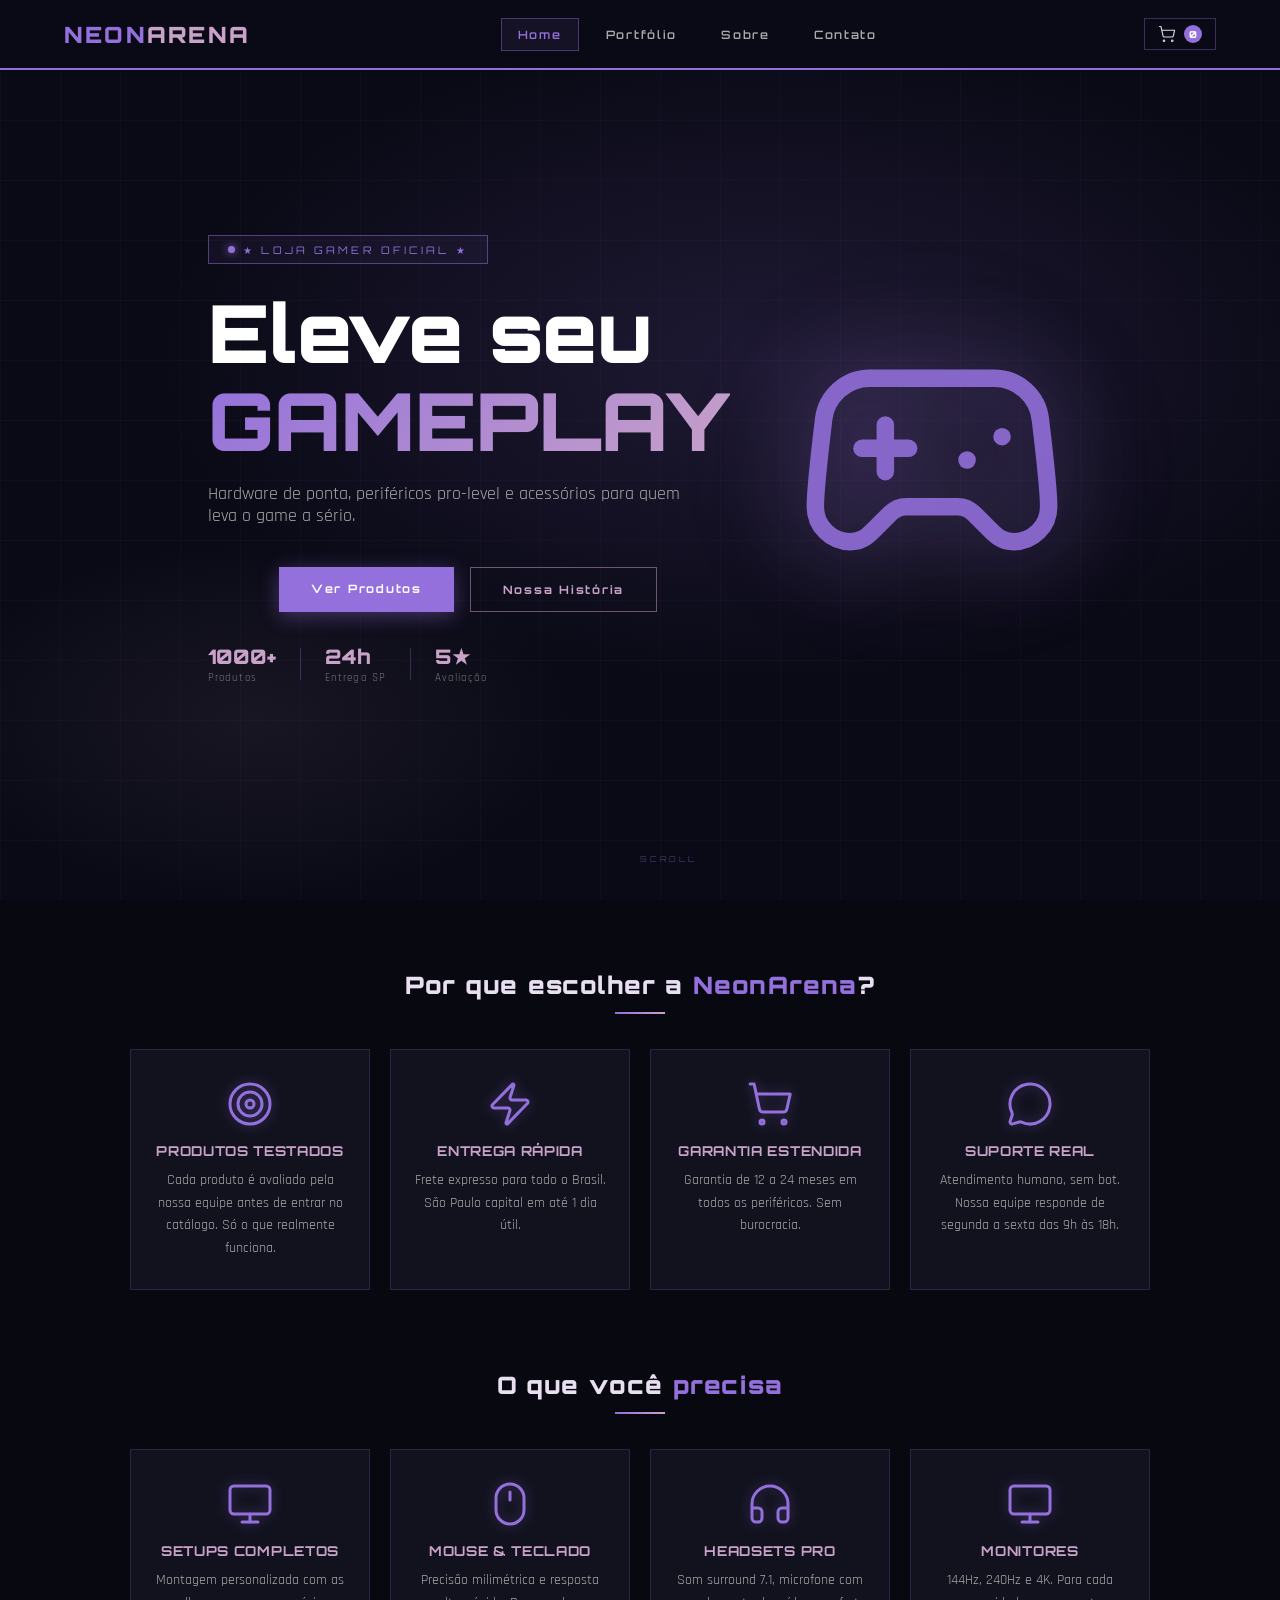
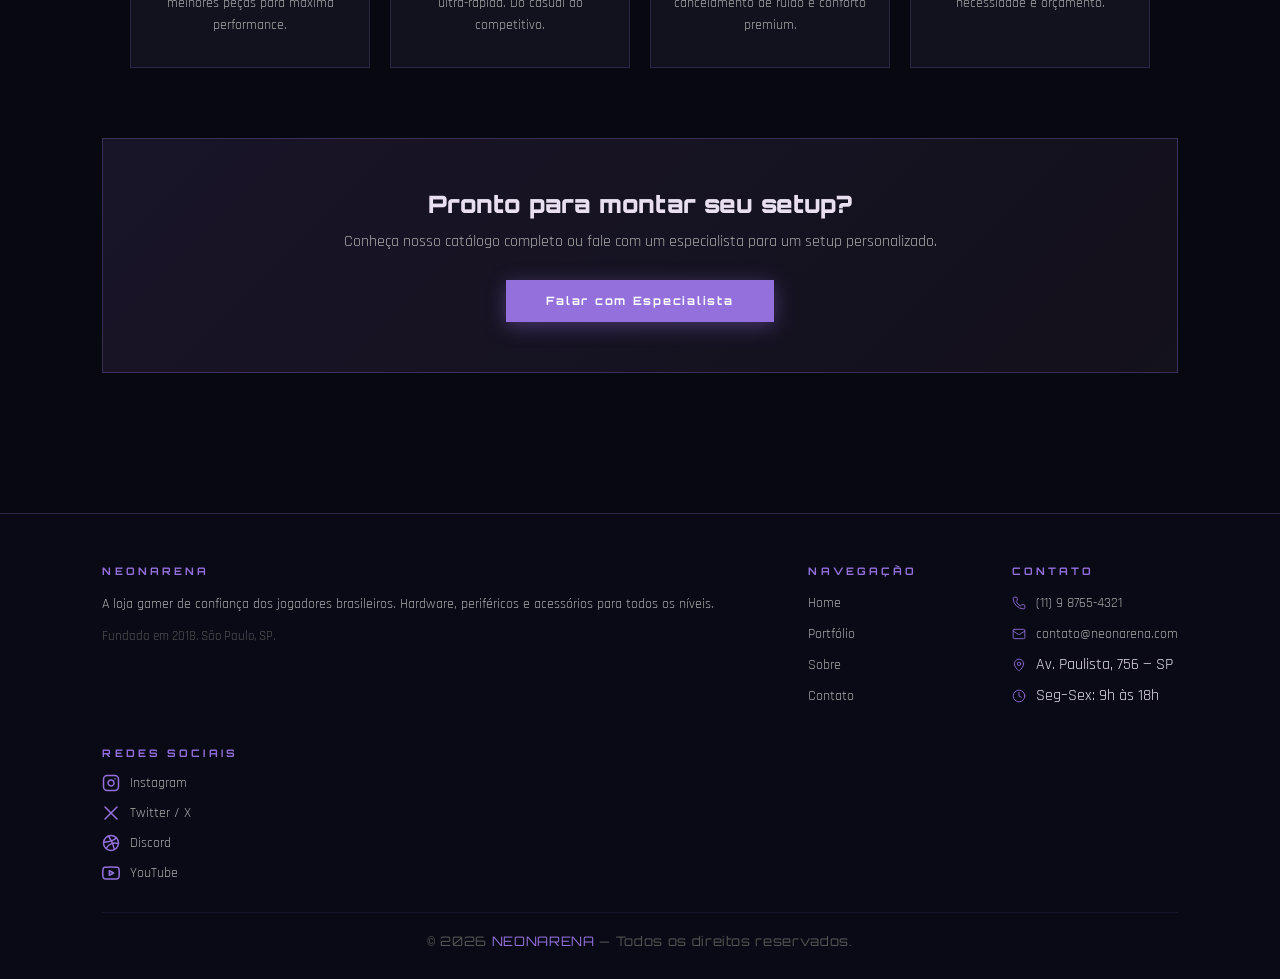
==== commit 5c44b915: "fix: Refaz hero" ====
--- a/index.html
+++ b/index.html
@@ -31,16 +31,36 @@
 
     <section id="hero">
         <div class="hero-content">
-            <div class="hero-badge">★ LOJA GAMER OFICIAL ★</div>
+            <div class="hero-badge"><span class="hero-badge-dot"></span>★ LOJA GAMER OFICIAL ★</div>
             <h1>Eleve seu<br><span class="hero-destaque">GAMEPLAY</span></h1>
             <p>Hardware de ponta, periféricos pro-level e acessórios para quem leva o game a sério.</p>
             <div class="hero-botoes">
                 <a href="./pages/portifolio.html" class="btn-hero-primary">Ver Produtos</a>
                 <a href="./pages/sobre.html" class="btn-hero-secondary">Nossa História</a>
             </div>
+            <div class="hero-stats">
+                <div class="hero-stat">
+                    <span class="hero-stat-num">1000+</span>
+                    <span class="hero-stat-label">Produtos</span>
+                </div>
+                <div class="hero-stat-sep"></div>
+                <div class="hero-stat">
+                    <span class="hero-stat-num">24h</span>
+                    <span class="hero-stat-label">Entrega SP</span>
+                </div>
+                <div class="hero-stat-sep"></div>
+                <div class="hero-stat">
+                    <span class="hero-stat-num">5★</span>
+                    <span class="hero-stat-label">Avaliação</span>
+                </div>
+            </div>
         </div>
         <div class="hero-img">
             <img src="./src/assets/hero-setup.svg" alt="Setup gamer NeonArena"/>
+        </div>
+        <div class="hero-scroll">
+            <span class="hero-scroll-text">SCROLL</span>
+            <div class="hero-scroll-line"></div>
         </div>
     </section>
 
--- a/src/css/estilo.css
+++ b/src/css/estilo.css
@@ -76,7 +76,21 @@
     border-color: rgba(147,112,219,0.4);
     background: rgba(147,112,219,0.08);
 }
-
+/* Hero animação */
+@keyframes heroFadeUp {
+    from { opacity: 0; transform: translateY(28px); }
+    to   { opacity: 1; transform: translateY(0); }
+}
+
+.hero-badge     { animation: heroFadeUp 0.6s ease both 0.2s; }
+.hero-content h1{ animation: heroFadeUp 0.6s ease both 0.4s; }
+.hero-content p { animation: heroFadeUp 0.6s ease both 0.6s; }
+.hero-botoes    { animation: heroFadeUp 0.6s ease both 0.8s; }
+.hero-img       { animation: heroFadeUp 0.8s ease both 0.3s; }
+
+.hero-img img {
+    transition: transform 0.15s ease;
+}
 /* Hamburger */
 #menu-hamburguer {
     display: none;
@@ -102,6 +116,7 @@
 
 /* ── HERO ── */
 #hero {
+    position: relative;
     background:
         radial-gradient(ellipse 80% 60% at 60% 40%, rgba(147,112,219,0.15), transparent 60%),
         radial-gradient(ellipse 50% 40% at 20% 80%, rgba(200,162,200,0.08), transparent 50%),
@@ -111,8 +126,20 @@
     align-items: center;
     justify-content: center;
     gap: 4rem;
-    padding: 100px 8% 60px;
+    padding: 100px 8% 80px;
     flex-wrap: wrap;
+    overflow: hidden;
+}
+
+#hero::before {
+    content: '';
+    position: absolute;
+    inset: 0;
+    background-image:
+        linear-gradient(rgba(147,112,219,0.04) 1px, transparent 1px),
+        linear-gradient(90deg, rgba(147,112,219,0.04) 1px, transparent 1px);
+    background-size: 60px 60px;
+    pointer-events: none;
 }
 
 .hero-img {
@@ -130,6 +157,12 @@
     display: block;
     filter: drop-shadow(0 0 40px rgba(147,112,219,0.5)) drop-shadow(0 0 80px rgba(200,162,200,0.2));
     opacity: 0.9;
+    animation: heroFloat 5s ease-in-out infinite;
+}
+
+@keyframes heroFloat {
+    0%, 100% { transform: translateY(0); }
+    50%       { transform: translateY(-14px); }
 }
 
 .hero-content {
@@ -139,7 +172,9 @@
 }
 
 .hero-badge {
-    display: inline-block;
+    display: inline-flex;
+    align-items: center;
+    gap: 0.5rem;
     font-family: var(--fontTitle);
     font-size: 0.65rem;
     letter-spacing: 0.3em;
@@ -150,6 +185,21 @@
     background: rgba(147,112,219,0.06);
 }
 
+.hero-badge-dot {
+    width: 7px;
+    height: 7px;
+    background: var(--color1);
+    border-radius: 50%;
+    box-shadow: 0 0 8px var(--color1);
+    animation: heroBlink 1.6s ease-in-out infinite;
+    flex-shrink: 0;
+}
+
+@keyframes heroBlink {
+    0%, 100% { opacity: 1; }
+    50%       { opacity: 0.2; }
+}
+
 .hero-content h1 {
     font-family: var(--fontTitle);
     font-size: clamp(2.5rem, 7vw, 5rem);
@@ -171,8 +221,70 @@
     color: #aaaaaa;
     margin-bottom: 2.5rem;
     max-width: 500px;
-    margin-left: auto;
-    margin-right: auto;
+}
+
+.hero-stats {
+    display: flex;
+    align-items: center;
+    gap: 1.5rem;
+    margin-top: 2rem;
+    animation: heroFadeUp 0.6s ease both 1s;
+}
+
+.hero-stat {
+    display: flex;
+    flex-direction: column;
+    gap: 2px;
+}
+
+.hero-stat-num {
+    font-family: var(--fontTitle);
+    font-size: 1.25rem;
+    font-weight: 900;
+    color: var(--color2);
+}
+
+.hero-stat-label {
+    font-size: 0.68rem;
+    color: #777;
+    letter-spacing: 0.1em;
+}
+
+.hero-stat-sep {
+    width: 1px;
+    height: 32px;
+    background: rgba(147,112,219,0.3);
+}
+
+.hero-scroll {
+    position: absolute;
+    bottom: 28px;
+    left: 50%;
+    transform: translateX(-50%);
+    display: flex;
+    flex-direction: column;
+    align-items: center;
+    gap: 8px;
+    animation: heroFadeUp 0.6s ease both 1.2s;
+}
+
+.hero-scroll-text {
+    font-family: var(--fontTitle);
+    font-size: 0.5rem;
+    letter-spacing: 0.35em;
+    color: rgba(147,112,219,0.45);
+}
+
+.hero-scroll-line {
+    width: 1px;
+    background: rgba(147,112,219,0.6);
+    animation: heroScrollLine 2.2s ease-in-out infinite;
+}
+
+@keyframes heroScrollLine {
+    0%   { height: 0;    opacity: 1; }
+    60%  { height: 38px; opacity: 1; }
+    100% { height: 38px; opacity: 0; }
 }
 
 .hero-botoes {
@@ -960,6 +1072,8 @@
     #container { padding: 40px 5%; }
     .hero-img { display: none; }
     #hero { text-align: center; }
+    .hero-stats { justify-content: center; }
+    .hero-scroll { display: none; }
 }
 
 /* Scrollbar */
